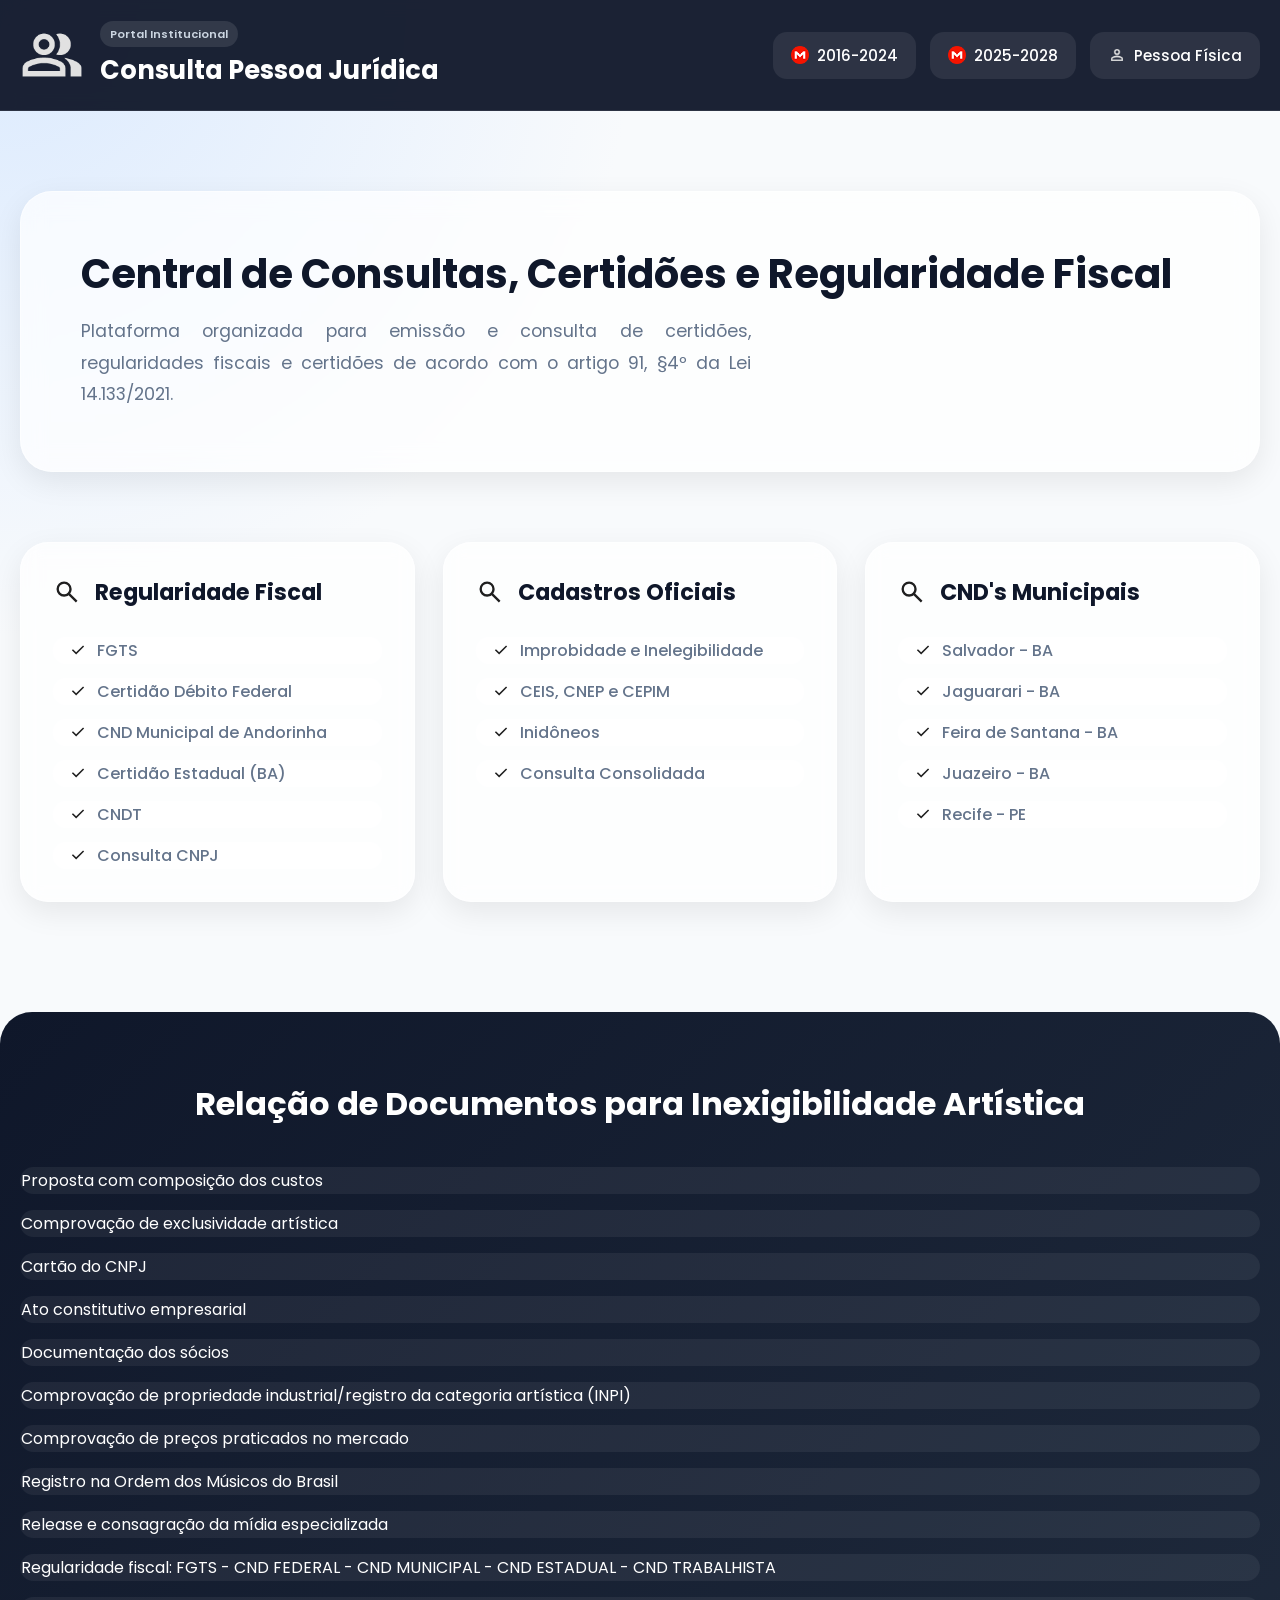
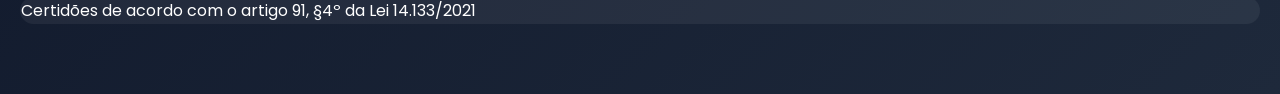
==== index.html @ 00d197e8 "Add files via upload" ====
<!DOCTYPE html>
<html lang="pt-BR">

<head>
    <meta charset="UTF-8" />
    <meta name="viewport" content="width=device-width, initial-scale=1.0" />
    <title>Consulta Pessoa Jurídica</title>

    <link rel="stylesheet" href="style.css">

    <link rel="preconnect" href="https://fonts.googleapis.com">
    <link rel="preconnect" href="https://fonts.gstatic.com" crossorigin>

    <link href="https://fonts.googleapis.com/css2?family=Poppins:wght@300;400;500;600;700;800&display=swap"
        rel="stylesheet">
</head>

<body>

    <header>
        <div class="topo">

            <div class="brand">
                <img class="logo" src="icones/pessoajuridica2.png" alt="Logo">

                <div>
                    <span class="badge">Portal Institucional</span>
                    <h1>Consulta Pessoa Jurídica</h1>
                </div>
            </div>

            <nav>
                <ul>

                    <li>
                        <a href="https://mega.nz/folder/bBhyRCAS#UTmeZwzqW-iYOQpzo69EwQ" target="_blank">
                            <img src="icones/mega-icon2.png" alt="">
                            2016-2024
                        </a>
                    </li> 

                    <li>
                        <a href="https://mega.nz/folder/N402Aa6K#vjToY6mCsfoPB0IPm5jAOA" target="_blank">
                            <img src="icones/mega-icon2.png" alt="">
                            2025-2028
                        </a>
                    </li>

                    <li>
                        <a href="pessoafisica.html">
                            <img src="icones/pessoafisica2.png" alt="">
                            Pessoa Física
                        </a>
                    </li>

                </ul>
            </nav>

        </div>
    </header>

    <section class="hero">

        <div class="hero-content">

            <h2>
                Central de Consultas, Certidões e Regularidade Fiscal
            </h2>

            <p>
                Plataforma organizada para emissão e consulta de certidões, regularidades fiscais e certidões de acordo com o artigo 91, §4º da Lei 14.133/2021.
            </p>

        </div>

    </section>

    <main class="container">

        <div class="cards-grid">

            <section class="card">

                <div class="card-header">
                    <img src="icones/lupa.svg" alt="">
                    <h3>Regularidade Fiscal</h3>
                </div>

                <ul>

                    <li>
                        <a href="https://consulta-crf.caixa.gov.br/consultacrf/pages/consultaEmpregador.jsf"
                            target="_blank">
                            <img src="icones/check.svg" alt="">
                            FGTS
                        </a>
                    </li>

                    <li>
                        <a href="https://servicos.receitafederal.gov.br/servico/certidoes/#/home" target="_blank">
                            <img src="icones/check.svg" alt="">
                            Certidão Débito Federal
                        </a>
                    </li>

                    <li>
                        <a href="https://www.fisco.net.br:8443/wrb/open.do?sys=FSC" target="_blank">
                            <img src="icones/check.svg" alt="">
                            CND Municipal de Andorinha
                        </a>
                    </li>

                    <li>
                        <a href="https://servicos.sefaz.ba.gov.br/sistemas/DSCRE/Modulos/Publico/EmissaoCertidao.aspx"
                            target="_blank">
                            <img src="icones/check.svg" alt="">
                            Certidão Estadual (BA)
                        </a>
                    </li>

                    <li>
                        <a href="https://www.tst.jus.br/certidao1" target="_blank">
                            <img src="icones/check.svg" alt="">
                            CNDT
                        </a>
                    </li>

                    <li>
                        <a href="https://solucoes.receita.fazenda.gov.br/Servicos/cnpjreva/Cnpjreva_Solicitacao.asp"
                            target="_blank">
                            <img src="icones/check.svg" alt="">
                            Consulta CNPJ
                        </a>
                    </li>

                </ul>

            </section>

            <section class="card">

                <div class="card-header">
                    <img src="icones/lupa.svg" alt="">
                    <h3>Cadastros Oficiais</h3>
                </div>

                <ul>

                    <li>
                        <a href="https://www.cnj.jus.br/improbidade_adm/consultar_requerido.php"
                            target="_blank">
                            <img src="icones/check.svg" alt="">
                            Improbidade e Inelegibilidade
                        </a>
                    </li>

                    <li>
                        <a href="https://certidoes.cgu.gov.br/" target="_blank">
                            <img src="icones/check.svg" alt="">
                            CEIS, CNEP e CEPIM
                        </a>
                    </li>

                    <li>
                        <a href="https://certidoes.apps.tcu.gov.br/emitir-certidao-inidoneos"
                            target="_blank">
                            <img src="icones/check.svg" alt="">
                            Inidôneos
                        </a>
                    </li>

                    <li>
                        <a href="https://certidoes-apf.apps.tcu.gov.br/" target="_blank">
                            <img src="icones/check.svg" alt="">
                            Consulta Consolidada
                        </a>
                    </li>

                </ul>

            </section>

            <section class="card">

                <div class="card-header">
                    <img src="icones/lupa.svg" alt="">
                    <h3>CND's Municipais</h3>
                </div>

                <ul>

                    <li>
                        <a href="https://www2.sefaz.salvador.ba.gov.br/servico/certidao-regularidade-fiscal-pj"
                            target="_blank">
                            <img src="icones/check.svg" alt="">
                            Salvador - BA
                        </a>
                    </li>

                    <li>
                        <a href="https://jaguarari.saatri.com.br/" target="_blank">
                            <img src="icones/check.svg" alt="">
                            Jaguarari - BA
                        </a>
                    </li>

                    <li>
                        <a href="https://www.sefaz.feiradesantana.ba.gov.br/?pg=servicosonline&Certidao-de-debitos=1"
                            target="_blank">
                            <img src="icones/check.svg" alt="">
                            Feira de Santana - BA
                        </a>
                    </li>

                    <li>
                        <a href="https://trbpmjuazeiro.sudoesteinformatica.com.br/portalPmJuazeiro/"
                            target="_blank">
                            <img src="icones/check.svg" alt="">
                            Juazeiro - BA
                        </a>
                    </li>

                    <li>
                        <a href="https://recifeemdia.recife.pe.gov.br/emissaoCertidao/4"
                            target="_blank">
                            <img src="icones/check.svg" alt="">
                            Recife - PE
                        </a>
                    </li>

                </ul>

            </section>

        </div>

    </main>

    <section class="inex">

        <div class="inex-container">

            <h2>
                Relação de Documentos para Inexigibilidade Artística
            </h2>

            <ul>

                <li>Proposta com composição dos custos</li>
                <li>Comprovação de exclusividade artística</li>
                <li>Cartão do CNPJ</li>
                <li>Ato constitutivo empresarial</li>
                <li>Documentação dos sócios</li>
                <li>Comprovação de propriedade industrial/registro da categoria artística (INPI)</li>
                
                <li>Comprovação de preços praticados no mercado</li>
                
                
                <li>Registro na Ordem dos Músicos do Brasil</li>
                <li>Release e consagração da mídia especializada</li>
                <li>Regularidade fiscal: FGTS - CND FEDERAL - CND MUNICIPAL - CND ESTADUAL - CND TRABALHISTA</li>
                <li>Certidões de acordo com o artigo 91, §4º da Lei 14.133/2021 </li>



            </ul>

        </div>

    </section>

</body>

</html>
---- style.css ----
* {
    margin: 0;
    padding: 0;
    box-sizing: border-box;
    font-family: "Poppins", sans-serif;
}

:root {
    --primary: #0f172a;
    --secondary: #1e293b;
    --accent: #2563eb;
    --accent-hover: #1d4ed8;
    --text: #0f172a;
    --text-light: #64748b;
    --white: #ffffff;
    --shadow: 0 10px 30px rgba(0,0,0,0.08);
}

body {
    background:
        radial-gradient(circle at top left, #dbeafe 0%, transparent 30%),
        radial-gradient(circle at bottom right, #e0e7ff 0%, transparent 30%),
        #f8fafc;

    color: var(--text);
    min-height: 100vh;
}

/* HEADER */

header {
    background: rgba(15, 23, 42, 0.95);
    backdrop-filter: blur(10px);
    border-bottom: 1px solid rgba(255,255,255,0.08);

    position: sticky;
    top: 0;
    z-index: 999;
}

.topo {
    max-width: 1280px;
    margin: auto;
    padding: 20px;

    display: flex;
    align-items: center;
    justify-content: space-between;
    gap: 20px;
    flex-wrap: wrap;
}

.brand {
    display: flex;
    align-items: center;
    gap: 16px;
}

.logo {
    width: 64px;
    height: 64px;
}

.badge {
    background: rgba(255,255,255,0.1);
    color: #cbd5e1;

    padding: 5px 10px;
    border-radius: 999px;

    font-size: 0.7rem;
    font-weight: 600;
}

.brand h1 {
    color: white;
    font-size: 1.6rem;
    margin-top: 6px;
}

nav ul {
    display: flex;
    gap: 14px;
    flex-wrap: wrap;
}

nav li {
    list-style: none;
}

nav a {
    display: flex;
    align-items: center;
    gap: 8px;

    padding: 12px 18px;

    border-radius: 14px;

    background: rgba(255,255,255,0.08);

    color: white;
    text-decoration: none;

    transition: 0.3s ease;

    font-size: 0.95rem;
    font-weight: 500;
}

nav a:hover {
    background: var(--accent);
    transform: translateY(-2px);
}

nav img {
    width: 18px;
    height: 18px;
}

/* HERO */

.hero {
    max-width: 1280px;
    margin: auto;
    padding: 80px 20px 50px;
}

.hero-content {
    background: rgba(255,255,255,0.7);

    border-radius: 32px;

    padding: 60px;

    backdrop-filter: blur(12px);

    border: 1px solid rgba(255,255,255,0.5);

    box-shadow: var(--shadow);
}

.hero h2 {
    font-size: 2.5rem;
    line-height: 1.1;

    margin-bottom: 20px;

    color: var(--primary);
}

.hero p {
    max-width: 670px;
    text-align: justify;

    color: var(--text-light);

    line-height: 1.8;
    font-size: 1.1rem;
}

/* CONTAINER */

.container {
    max-width: 1280px;
    margin: auto;
    padding: 20px;
}

.cards-grid {
    display: grid;
    grid-template-columns: repeat(auto-fit, minmax(340px, 1fr));
    gap: 28px;
}

.card {
    background: rgba(255,255,255,0.75);

    border-radius: 28px;

    padding: 32px;

    backdrop-filter: blur(10px);

    border: 1px solid rgba(255,255,255,0.5);

    box-shadow: var(--shadow);

    transition: 0.3s ease;
}

.card:hover {
    transform: translateY(-6px);
    box-shadow: 0 20px 40px rgba(0,0,0,0.12);
}

.card-header {
    display: flex;
    align-items: center;
    gap: 14px;

    margin-bottom: 28px;
}

.card-header img {
    width: 28px;
    height: 28px;
}

.card-header h3 {
    font-size: 1.4rem;
    color: var(--primary);
    
}

.card ul {
    display: flex;
    flex-direction: column;
    gap: 14px;
}

.card li {
    list-style: none;
}

.card a {
    display: flex;
    align-items: center;
    gap: 10px;

    text-decoration: none;

    background: rgba(255,255,255,0.85);

    padding: 1px 16px;

    border-radius: 16px;

    color: var(--text-light);

    transition: 0.25s ease;

    font-weight: 500;
}

.card a:hover {
    background: var(--accent);
    color: white;

    transform: translateX(5px);
}

.card a img {
    width: 18px;
    height: 18px;
}

/* INEX */

.inex {
    margin-top: 90px;

    background: linear-gradient(135deg, #0f172a, #1e293b);

    color: white;

    border-radius: 32px 32px 0 0;
}

.inex-container {
    max-width: 1280px;
    margin: auto;

    padding: 70px 20px;
}

.inex h2 {
    text-align: center;

    font-size: 2rem;

    margin-bottom: 40px;

    line-height: 1.4;
}

.inex ul {
    display: grid;
    gap: 16px;
}

.inex li {
    list-style: none;

    background: rgba(255,255,255,0.06);

    padding: 1px 1px;

    border-radius: 16px;

    transition: 0.3s ease;
}

.inex li:hover {
    background: rgba(255,255,255,0.1);
}

/* RESPONSIVO */

@media (max-width: 768px) {

    .hero-content {
        padding: 40px 24px;
    }

    .hero h2 {
        font-size: 2rem;
    }

    .brand h1 {
        font-size: 1.1rem;
    }

    .cards-grid {
        grid-template-columns: 1fr;
    }

    nav ul {
        justify-content: center;
    }
}
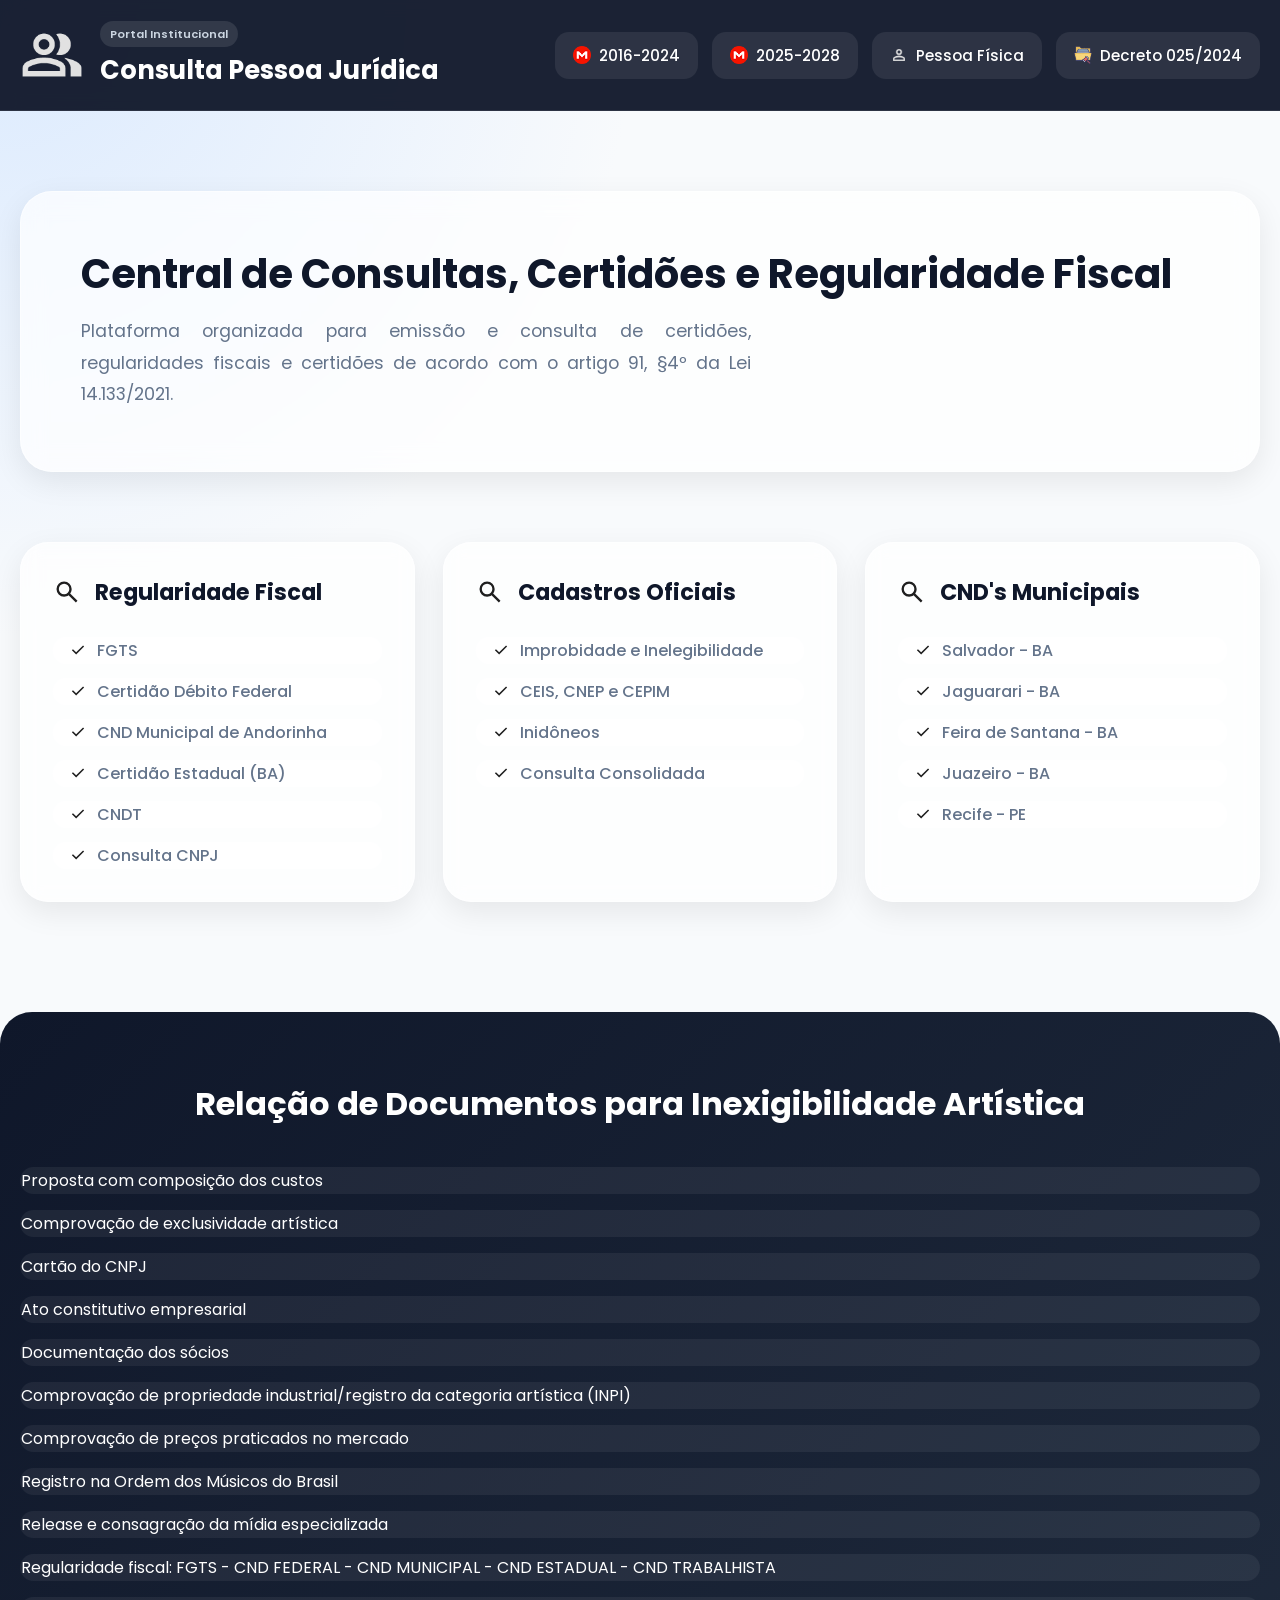
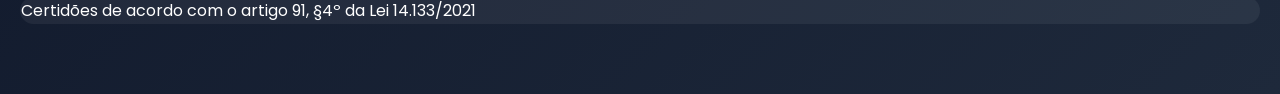
==== commit de7a4203: "Add files via upload" ====
--- a/index.html
+++ b/index.html
@@ -32,6 +32,7 @@
             <nav>
                 <ul>
 
+                    
                     <li>
                         <a href="https://mega.nz/folder/bBhyRCAS#UTmeZwzqW-iYOQpzo69EwQ" target="_blank">
                             <img src="icones/mega-icon2.png" alt="">
@@ -52,6 +53,13 @@
                             Pessoa Física
                         </a>
                     </li>
+
+                     <li>
+                        <a href="pdf/decreto025.2024.pdf" target="_blank">
+                           <img src="icones/Decretoicone.png" alt="">
+                            Decreto 025/2024
+                        </a>
+                    </li> 
 
                 </ul>
             </nav>
